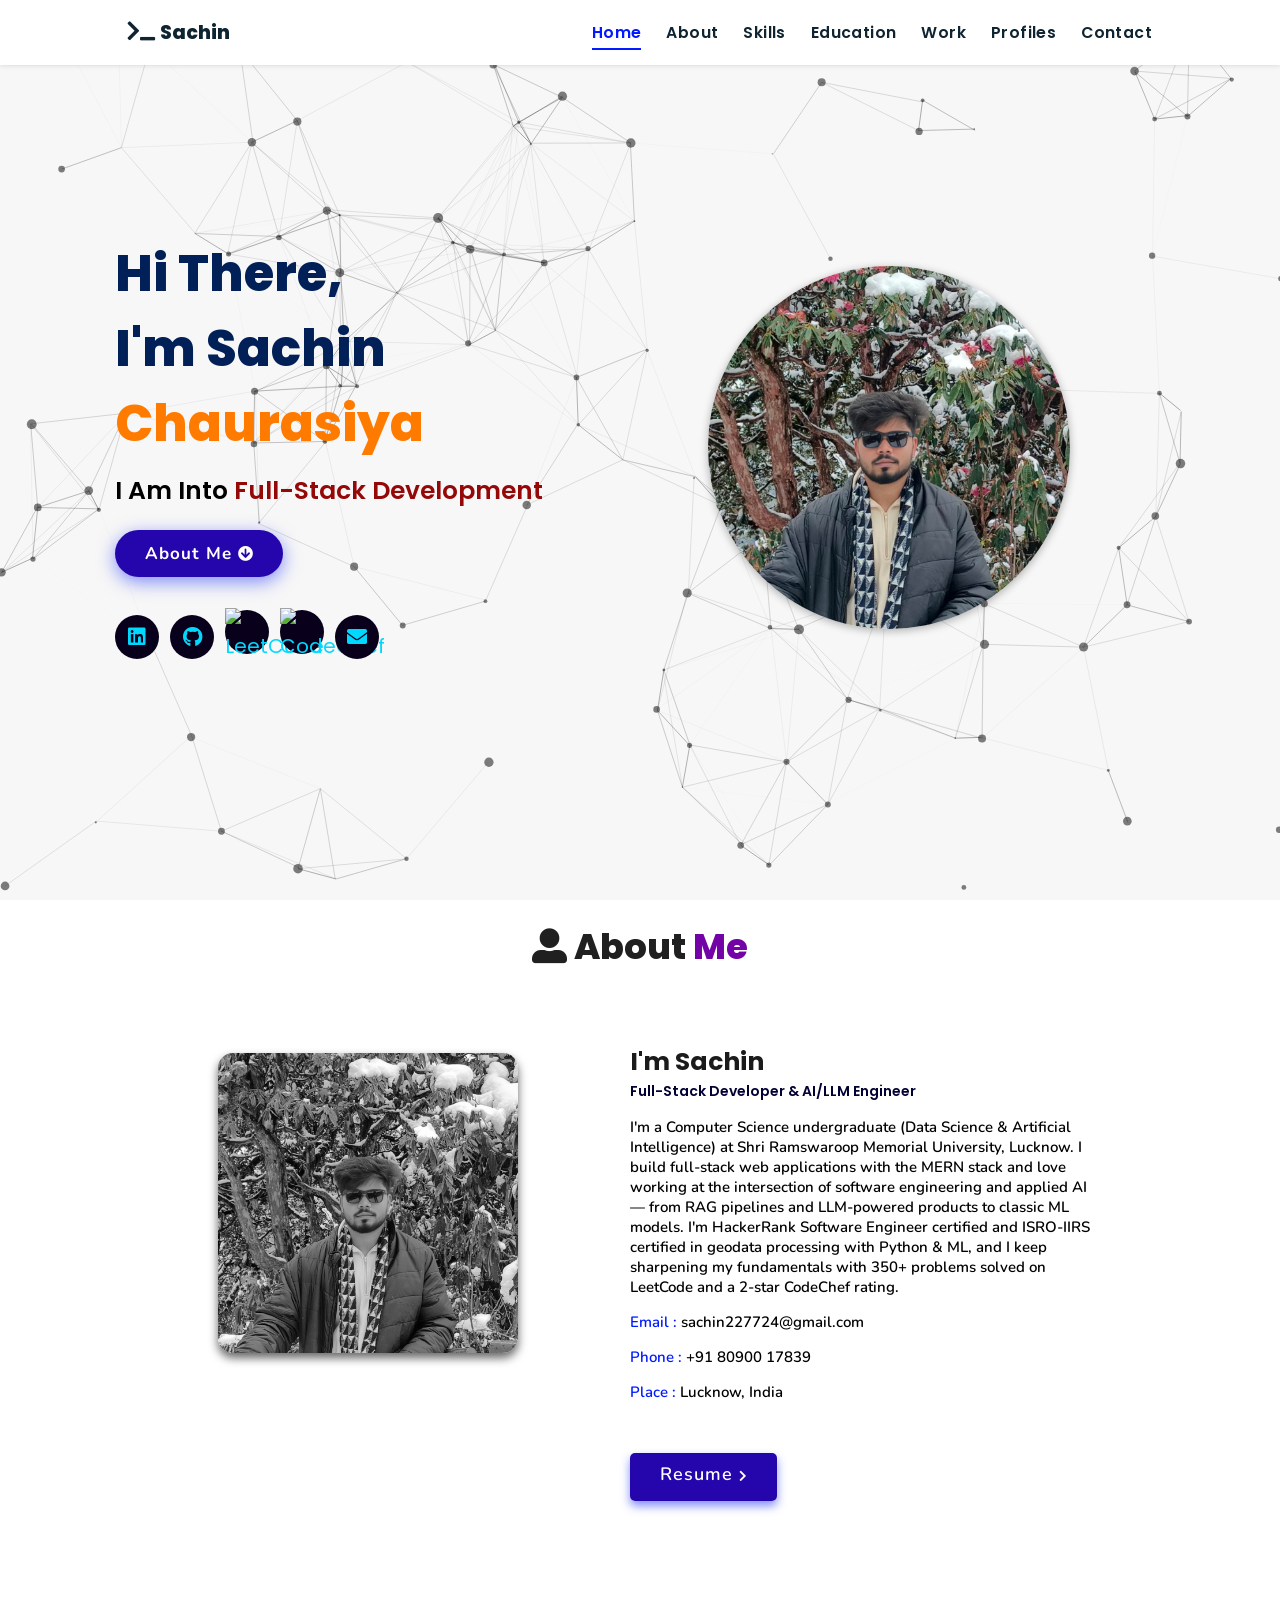
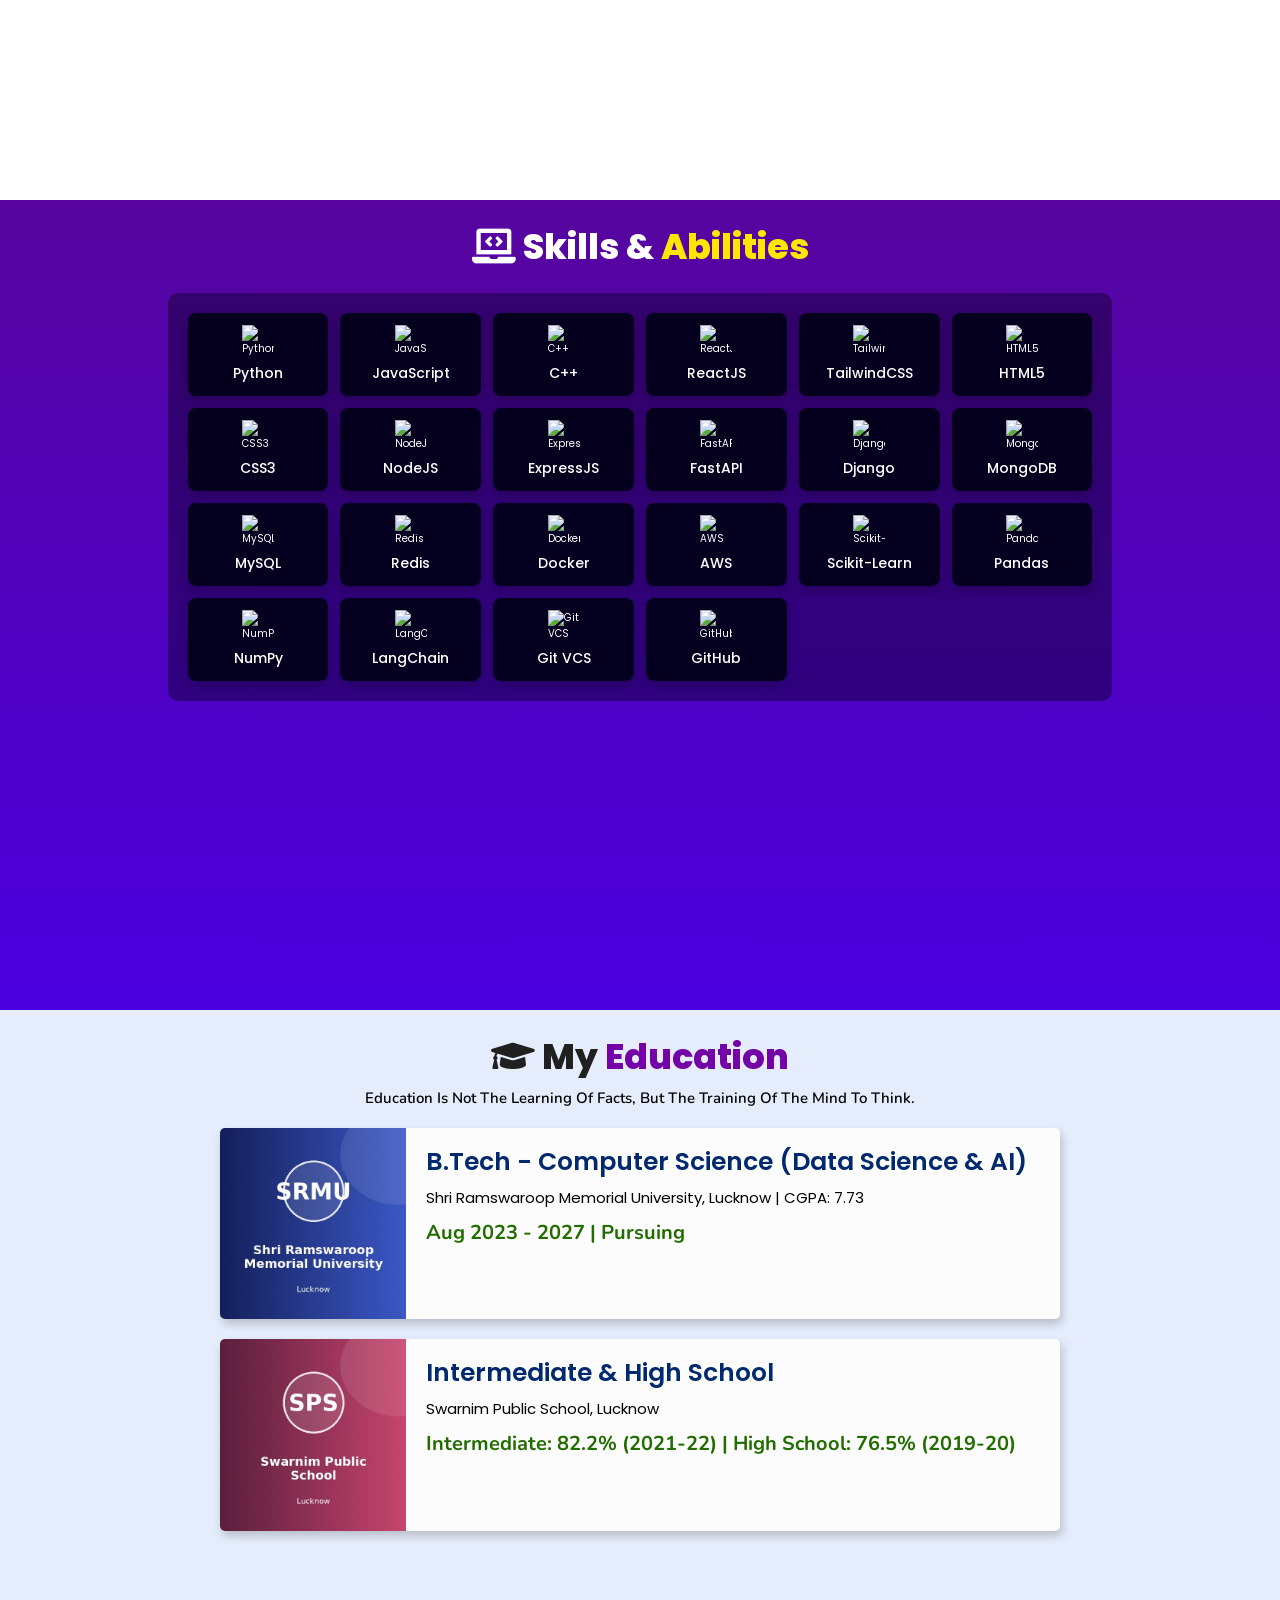
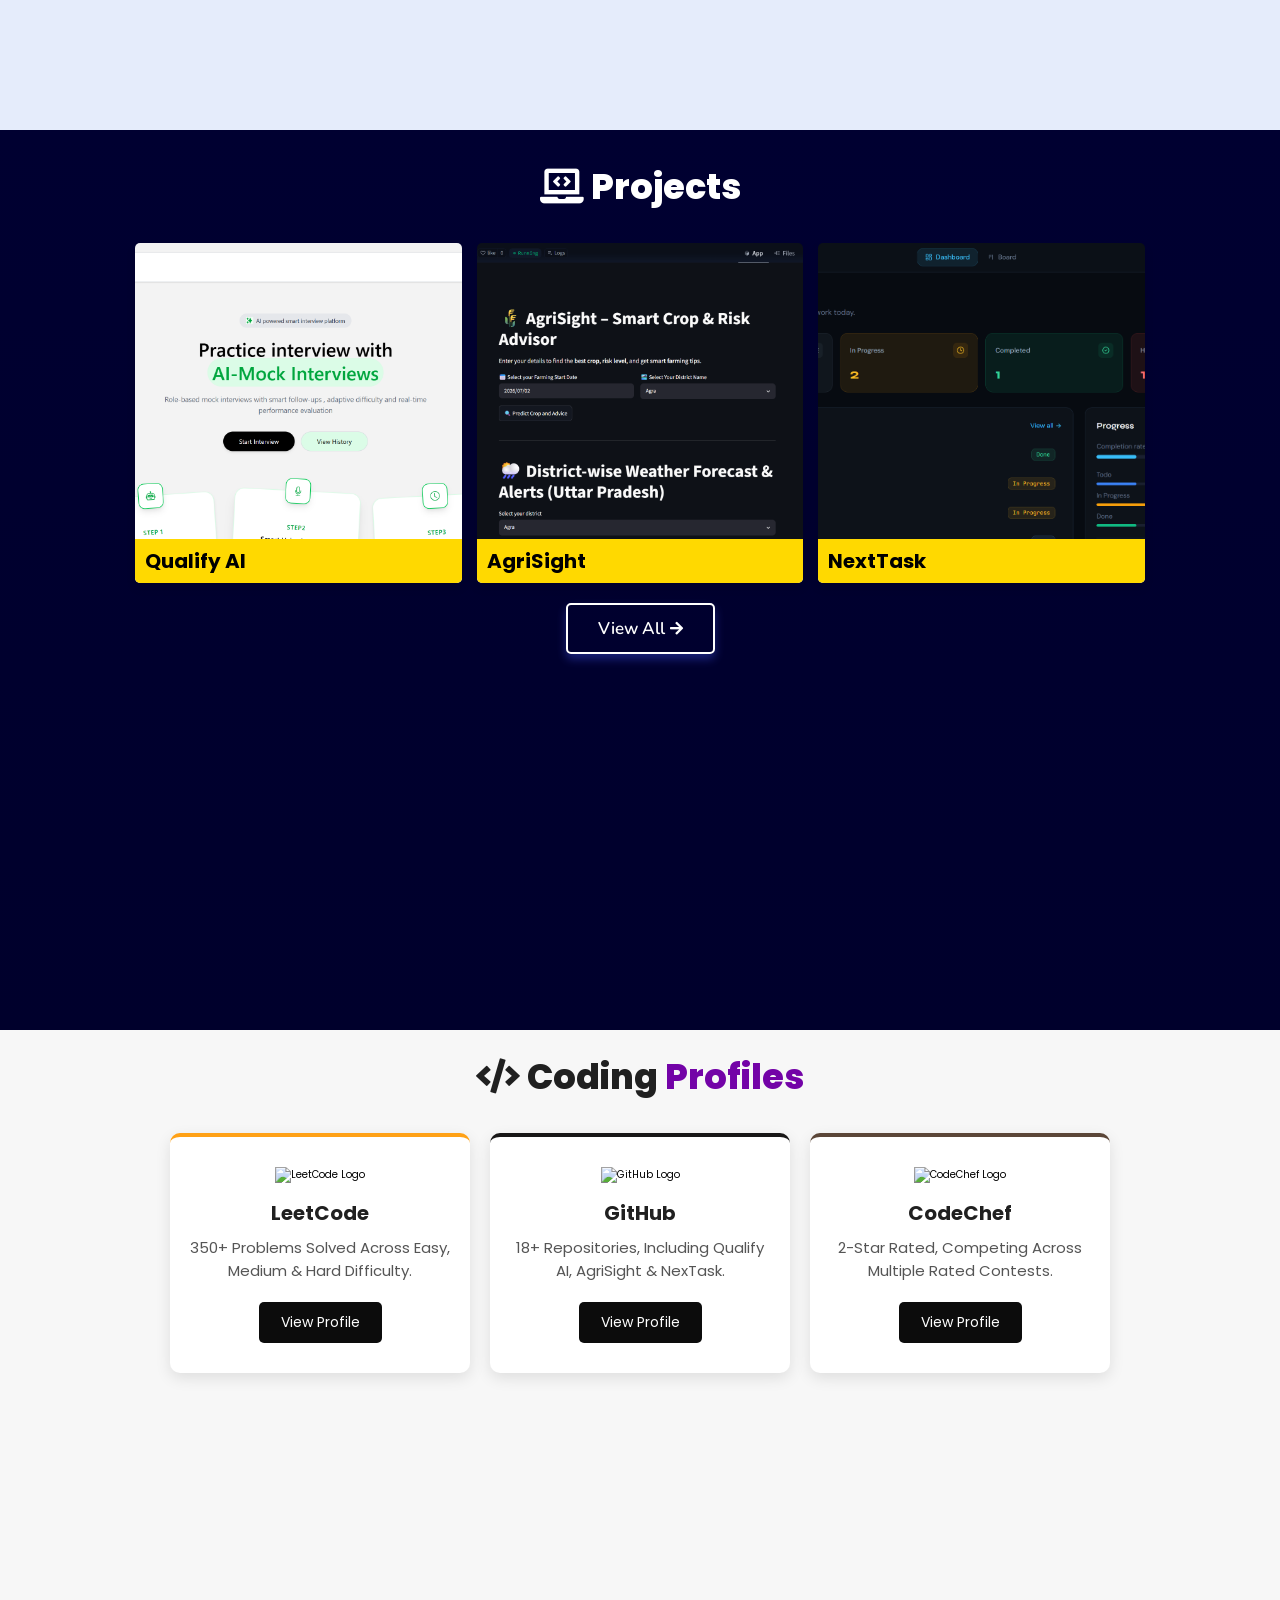
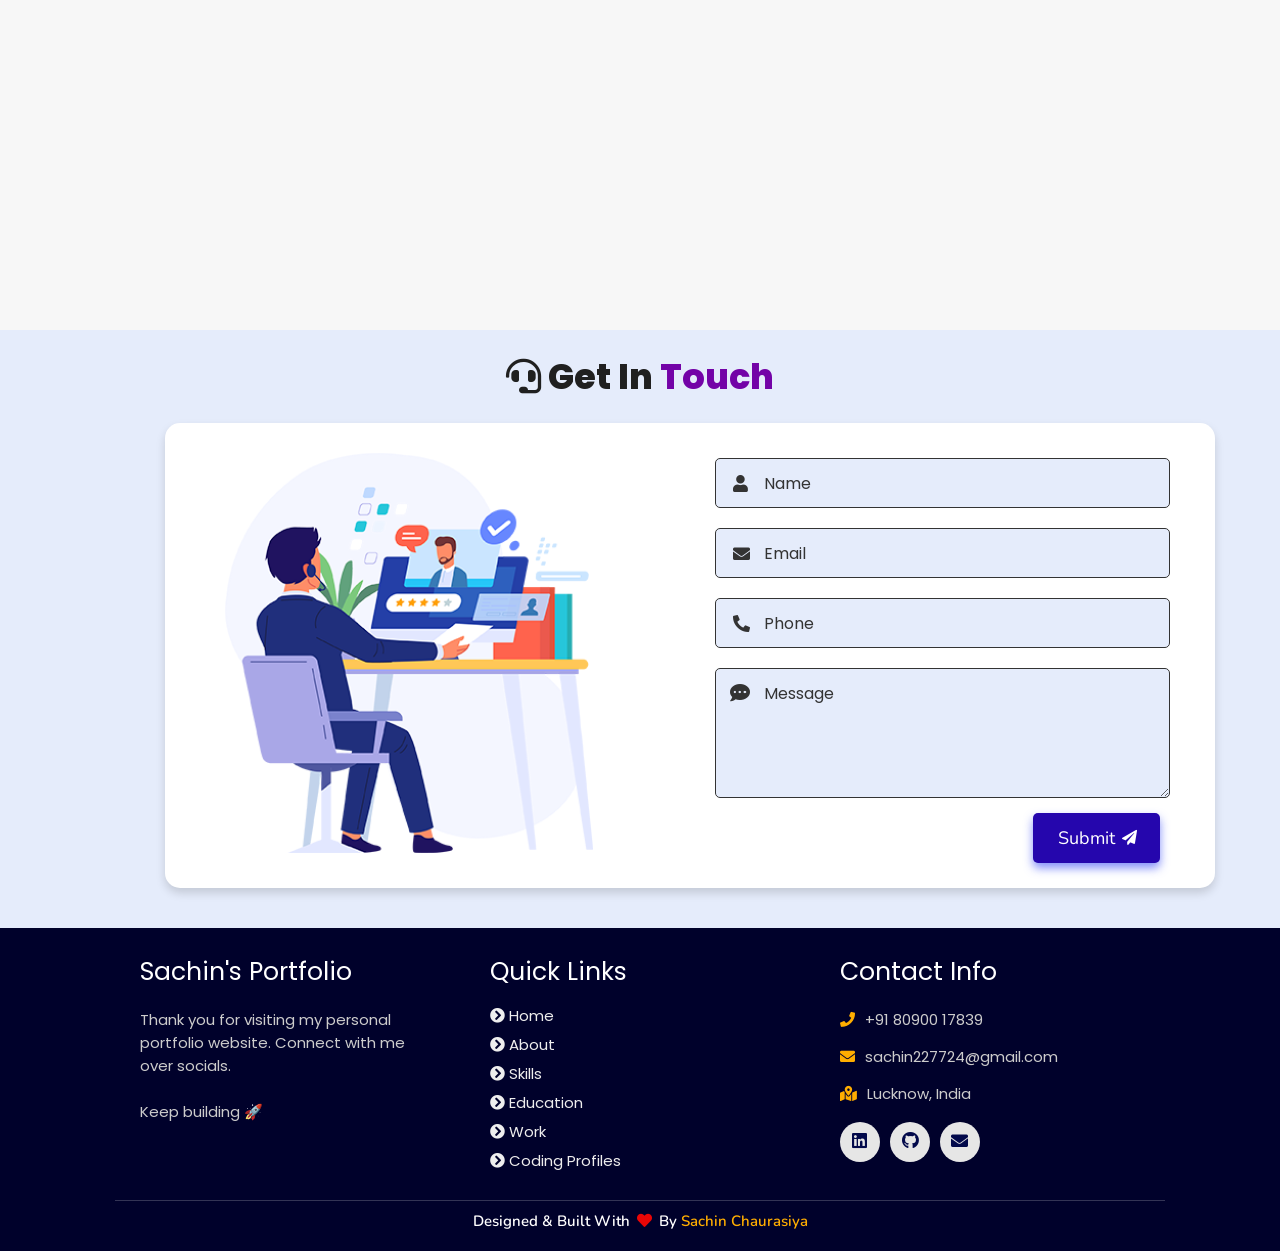
==== index.html @ 3a9f22dc "Resync: fix data paths and subpath-safe links" ====
<!DOCTYPE html>
<html lang="en">
<head>
    <meta charset="UTF-8">
    <meta http-equiv="X-UA-Compatible" content="IE=edge">
    <meta name="viewport" content="width=device-width, initial-scale=1.0">
    <meta name="keywords" content="sachin chaurasiya, portfolio, full stack developer, ai engineer, llm developer, react developer, python developer, personal portfolio" />
    <meta name="description" content="Welcome to Sachin's Portfolio. Full-Stack Developer and AI/LLM Engineer" />
    <!-- Custom CSS -->
    <link rel="stylesheet" href="./assets/css/style.css">
    <!-- Font Awesome -->
    <link rel="stylesheet" href="https://cdnjs.cloudflare.com/ajax/libs/font-awesome/5.15.3/css/all.min.css" integrity="sha512-iBBXm8fW90+nuLcSKlbmrPcLa0OT92xO1BIsZ+ywDWZCvqsWgccV3gFoRBv0z+8dLJgyAHIhR35VZc2oM/gI1w==" crossorigin="anonymous" referrerpolicy="no-referrer" />
    <!-- Favicon -->
    <link id='favicon' rel="shortcut icon" href="./assets/images/favicon.png" type="image/x-png">
    <title>Portfolio | Sachin Chaurasiya</title>
</head>
<body oncontextmenu="return false">

<!-- navbar starts -->
<header>
        <a href="#home" class="logo"><i class="fas fa-terminal"></i> Sachin</a>

        <div id="menu" class="fas fa-bars"></div>
        <nav class="navbar">
            <ul>
            <li><a class="active" href="#home">Home</a></li>
            <li><a href="#about">About</a></li>
            <li><a href="#skills">Skills</a></li>
            <li><a href="#education">Education</a></li>
            <li><a href="#work">Work</a></li>
            <li><a href="#coding-profiles">Profiles</a></li>
            <li><a href="#contact">Contact</a></li>
            </ul>
        </nav>
</header>
<!-- navbar ends -->


<!-- hero section starts -->
<section class="home" id="home">
    <div id="particles-js"></div>

    <div class="content">
    <h2>Hi There,<br/> I'm Sachin <span>Chaurasiya</span></h2>
    <p>i am into <span class="typing-text"></span></p>
    <a href="#about" class="btn"><span>About Me</span>
      <i class="fas fa-arrow-circle-down"></i>
    </a>
    <div class="socials">
        <ul class="social-icons">
          <li><a class="linkedin" aria-label="LinkedIn" href="https://www.linkedin.com/in/sachin-chaurasiya-0a1ab82ba/" target="_blank"><i class="fab fa-linkedin"></i></a></li>
          <li><a class="github" aria-label="GitHub" href="https://github.com/Sachin-chaurasiya07" target="_blank"><i class="fab fa-github"></i></a></li>
          <li><a class="leetcode" aria-label="LeetCode" href="https://leetcode.com/u/sachin_chaurasiya07/" target="_blank"><img src="https://cdn.simpleicons.org/leetcode/ffffff" alt="LeetCode" /></a></li>
          <li><a class="codechef" aria-label="CodeChef" href="https://www.codechef.com/users/sachin_0728" target="_blank"><img src="https://cdn.simpleicons.org/codechef/ffffff" alt="CodeChef" /></a></li>
          <li><a class="dev" aria-label="Email" href="mailto:sachin227724@gmail.com" target="_blank"><i class="fas fa-envelope"></i></a></li>
        </ul>
      </div>
    </div>
<div class="image">
    <img draggable="false" class="tilt" src="./assets/images/hero.png" alt="">
</div>
</section>
<!-- hero section ends -->


<!-- about section starts -->
<section class="about" id="about">
    <h2 class="heading"><i class="fas fa-user-alt"></i> About <span>Me</span></h2>
    
    <div class="row">

    <div class="image">
        <img draggable="false" class="tilt" src="./assets/images/profile2.jpg" alt="">
    </div>
    <div class="content">
        <h3>I'm Sachin</h3>
        <span class="tag">Full-Stack Developer & AI/LLM Engineer</span>
        
        <p>I'm a Computer Science undergraduate (Data Science & Artificial Intelligence) at Shri Ramswaroop
          Memorial University, Lucknow. I build full-stack web applications with the MERN stack and
          love working at the intersection of software engineering and applied AI — from RAG pipelines
          and LLM-powered products to classic ML models.
          I'm HackerRank Software Engineer certified and ISRO-IIRS certified in geodata processing with
          Python & ML, and I keep sharpening my fundamentals with 350+ problems solved on LeetCode and
          a 2-star CodeChef rating.</p>
        
        <div class="box-container">
            <div class="box">
              <p><span> email : </span> sachin227724@gmail.com</p>
              <p><span> phone : </span> +91 80900 17839</p>
              <p><span> place : </span> Lucknow, India</p>
            </div>
        </div>
        
        <div class="resumebtn">
            <a href="./assets/files/Sachin_Chaurasiya_Resume.pdf" target="_blank" class="btn"><span>Resume</span>
                <i class="fas fa-chevron-right"></i>
            </a>
        </div>

    </div>
    </div>
</section>
<!-- about section ends -->

<!-- skills section starts -->
<section class="skills" id="skills">

    <h2 class="heading"><i class="fas fa-laptop-code"></i> Skills & <span>Abilities</span></h2>

    <div class="container">
          <div class="row" id="skillsContainer">
      </div>
</div>
</section>
<!-- skills section ends -->


<!-- education section starts -->
<section class="education" id="education">

  <h1 class="heading"><i class="fas fa-graduation-cap"></i> My <span>Education</span></h1>

    <p class="qoute">Education is not the learning of facts, but the training of the mind to think.</p>

    <div class="box-container">

    <div class="box">
        <div class="image">
        <img draggable="false" src="./assets/images/educat/college.jpg" alt="">
        </div>
        <div class="content">
        <h3>B.Tech - Computer Science (Data Science & AI)</h3>
        <p>Shri Ramswaroop Memorial University, Lucknow | CGPA: 7.73</p>
        <h4>Aug 2023 - 2027 | Pursuing</h4>
        </div>
    </div>

    <div class="box">
      <div class="image">
      <img draggable="false" src="./assets/images/educat/school.jpg" alt="">
      </div>
      <div class="content">
      <h3>Intermediate & High School</h3>
      <p>Swarnim Public School, Lucknow</p>
      <h4>Intermediate: 82.2% (2021-22) | High School: 76.5% (2019-20)</h4>
      </div>
    </div>

</div>
</section>
<!-- education section ends -->


<!-- work project section starts -->
<section class="work" id="work">

  <h2 class="heading"><i class="fas fa-laptop-code"></i> Projects</h2>

  <div class="box-container">

</div>

<div class="viewall">
  <a href="./projects/" class="btn"><span>View All</span>
    <i class="fas fa-arrow-right"></i>
</a>
</div>

</section>
<!-- work project section ends -->

<!-- coding profiles section starts -->
<section class="coding-profiles" id="coding-profiles">

  <h2 class="heading"><i class="fas fa-code"></i> Coding <span>Profiles</span></h2>

  <div class="box-container">

    <div class="box leetcode-box">
      <img src="https://cdn.simpleicons.org/leetcode" alt="LeetCode logo" />
      <h3>LeetCode</h3>
      <p>350+ problems solved across easy, medium & hard difficulty.</p>
      <a href="https://leetcode.com/u/sachin_chaurasiya07/" target="_blank" rel="noopener" class="btn">View Profile</a>
    </div>

    <div class="box github-box">
      <img src="https://cdn.simpleicons.org/github" alt="GitHub logo" />
      <h3>GitHub</h3>
      <p>18+ repositories, including Qualify AI, AgriSight & NexTask.</p>
      <a href="https://github.com/Sachin-chaurasiya07" target="_blank" rel="noopener" class="btn">View Profile</a>
    </div>

    <div class="box codechef-box">
      <img src="https://cdn.simpleicons.org/codechef" alt="CodeChef logo" />
      <h3>CodeChef</h3>
      <p>2-star rated, competing across multiple rated contests.</p>
      <a href="https://www.codechef.com/users/sachin_0728" target="_blank" rel="noopener" class="btn">View Profile</a>
    </div>

  </div>

</section>
<!-- coding profiles section ends -->

<!-- contact section starts -->
<section class="contact" id="contact">
  
  <h2 class="heading"><i class="fas fa-headset"></i> Get in <span>Touch</span></h2>

  <div class="container">
    <div class="content">
      <div class="image-box">
        <img draggable="false" src="./assets/images/contact1.png" alt="">
      </div>
    <form id="contact-form">
      
      <div class="form-group">
        <div class="field">
          <input type="text" name="name" placeholder="Name" required>
          <i class='fas fa-user'></i>
        </div>
        <div class="field">
          <input type="text" name="email" placeholder="Email" required>
          <i class='fas fa-envelope'></i>
        </div>
        <div class="field">
          <input type="text" name="phone" placeholder="Phone">
          <i class='fas fa-phone-alt'></i>
        </div>
        <div class="message">
        <textarea placeholder="Message" name="message" required></textarea>
        <i class="fas fa-comment-dots"></i>
        </div>
        </div>
      <div class="button-area">
        <button type="submit">
          Submit <i class="fa fa-paper-plane"></i></button>
      </div>
    </form>
  </div>
  </div>
</section>
<!-- contact section ends -->


<!-- footer section starts -->
<section class="footer">

  <div class="box-container">

      <div class="box">
          <h3>Sachin's Portfolio</h3>
          <p>Thank you for visiting my personal portfolio website. Connect with me over socials. <br/> <br/> Keep building 🚀</p>
      </div>

      <div class="box">
          <h3>quick links</h3>
          <a href="#home"><i class="fas fa-chevron-circle-right"></i> home</a>
          <a href="#about"><i class="fas fa-chevron-circle-right"></i> about</a>
          <a href="#skills"><i class="fas fa-chevron-circle-right"></i> skills</a>
          <a href="#education"><i class="fas fa-chevron-circle-right"></i> education</a>
          <a href="#work"><i class="fas fa-chevron-circle-right"></i> work</a>
          <a href="#coding-profiles"><i class="fas fa-chevron-circle-right"></i> coding profiles</a>
      </div>

      <div class="box">
          <h3>contact info</h3>
          <p> <i class="fas fa-phone"></i>+91 80900 17839</p>
          <p> <i class="fas fa-envelope"></i>sachin227724@gmail.com</p>
          <p> <i class="fas fa-map-marked-alt"></i>Lucknow, India</p>
          <div class="share">

              <a href="https://www.linkedin.com/in/sachin-chaurasiya-0a1ab82ba/" class="fab fa-linkedin" aria-label="LinkedIn" target="_blank"></a>
              <a href="https://github.com/Sachin-chaurasiya07" class="fab fa-github" aria-label="GitHub" target="_blank"></a>
              <a href="mailto:sachin227724@gmail.com" class="fas fa-envelope" aria-label="Mail" target="_blank"></a>
          </div>
      </div>
  </div>

  <h1 class="credit">Designed & built with <i class="fa fa-heart pulse"></i> by <a href="https://github.com/Sachin-chaurasiya07"> Sachin Chaurasiya</a></h1>

</section>
<!-- footer section ends -->


<!-- scroll top btn -->
<a href="#home" aria-label="ScrollTop" class="fas fa-angle-up" id="scroll-top"></a>
<!-- scroll back to top -->


<!-- ==== ALL MAJOR JAVASCRIPT CDNS STARTS ==== -->
<!-- jquery cdn -->
<script src="https://cdnjs.cloudflare.com/ajax/libs/jquery/3.6.0/jquery.min.js" integrity="sha512-894YE6QWD5I59HgZOGReFYm4dnWc1Qt5NtvYSaNcOP+u1T9qYdvdihz0PPSiiqn/+/3e7Jo4EaG7TubfWGUrMQ==" crossorigin="anonymous" referrerpolicy="no-referrer"></script>

<!-- particle.js links -->
<script src="./assets/js/particles.min.js"></script>
<script src="./assets/js/app.js"></script>

<!-- vanilla tilt.js links -->
<script src="https://cdnjs.cloudflare.com/ajax/libs/vanilla-tilt/1.7.0/vanilla-tilt.min.js" integrity="sha512-SttpKhJqONuBVxbRcuH0wezjuX+BoFoli0yPsnrAADcHsQMW8rkR84ItFHGIkPvhnlRnE2FaifDOUw+EltbuHg==" crossorigin="anonymous" referrerpolicy="no-referrer"></script>

<!-- scroll reveal anim -->
<script src="https://unpkg.com/scrollreveal"></script>

<script src="./assets/js/main.js"></script>

</body>
</html>
---- assets/css/style.css ----
@import url("https://fonts.googleapis.com/css2?family=Poppins:wght@400;600;700&display=swap");
@import url("https://fonts.googleapis.com/css2?family=Nunito:ital,wght@0,300;0,400;0,600;0,700;1,300;1,400&display=swap");

* {
  margin: 0;
  padding: 0;
  box-sizing: border-box;
  text-decoration: none;
  outline: none;
  border: none;
  text-transform: capitalize;
  transition: all 0.2s linear;
}
html {
  font-size: 62.5%;
  overflow-x: hidden;
  scroll-behavior: smooth;
}
body {
  background: #f7f7f7;
  font-family: "Poppins", sans-serif;
}

*::selection {
  background: #2b3dda;
  color: #fff;
}

html {
  font-size: 62.5%;
  overflow-x: hidden;
}
html::-webkit-scrollbar {
  width: 0.8rem;
}
html::-webkit-scrollbar-track {
  background: rgb(235, 202, 245);
}
html::-webkit-scrollbar-thumb {
  background: #420177;
}

/* pre loader start */
.loader-container {
  position: fixed;
  top: 0;
  left: 0;
  z-index: 10000;
  background: #e6eff1;
  display: flex;
  align-items: center;
  justify-content: center;
  height: 100%;
  width: 100%;
}
.loader-container.fade-out {
  top: -120%;
}
/* pre loader end */

/* navbar starts */
header {
  position: fixed;
  top: 0;
  left: 0;
  right: 0;
  z-index: 1000;
  display: flex;
  align-items: center;
  justify-content: space-between;
  padding: 1.7rem 10%;
  height: 6.5rem;
  background-color: #fff;
  box-shadow: 0 1px 4px rgba(146, 161, 176, 0.3);
}
section {
  min-height: 100vh;
  padding: 2rem 9%;
}
.heading {
  font-size: 3.5rem;
  color: rgb(32, 32, 32);
  font-weight: 800;
  text-align: center;
}
.heading span {
  color: rgb(115, 3, 167);
}
header .logo {
  font-size: 1.9rem;
  font-weight: 800;
  text-decoration: none;
  color: #0e2431;
}
header .logo i {
  font-size: 2.2rem;
}
header .logo:hover {
  color: #fc8c05;
}
header .navbar ul {
  list-style: none;
  display: flex;
  justify-content: center;
  align-items: center;
}
header .navbar li {
  margin-left: 2.5rem;
}
header .navbar ul li a {
  font-size: 1.57rem;
  color: #0e2431;
  font-weight: 600;
  text-decoration: none;
  letter-spacing: 0.04rem;
  transition: 0.2s;
}
header .navbar ul li a.active,
header .navbar ul li a:hover {
  color: #011aff;
  border-bottom: 0.2rem solid #011aff;
  padding: 0.5rem 0;
}
/* navbar ends */

/* hamburger icon starts*/
#menu {
  font-size: 3rem;
  cursor: pointer;
  color: rgb(24, 2, 63);
  display: none;
}
@media (max-width: 768px) {
  #menu {
    display: block;
  }
  header .navbar {
    position: fixed;
    top: 6.5rem;
    right: -120%;
    width: 75%;
    height: 100%;
    text-align: left;
    align-items: flex-start;
    background-color: #0e0f31;
  }
  header .navbar ul {
    flex-flow: column;
    padding: 1rem;
  }
  header .navbar ul li {
    text-align: center;
    width: 100%;
    margin: 1rem 0;
    border-radius: 0.5rem;
    width: 26rem;
  }
  header .navbar ul li a {
    display: block;
    padding: 1rem;
    text-align: left;
    color: #fff;
    font-size: 2rem;
  }
  header .navbar ul li a.active,
  header .navbar ul li a:hover {
    padding: 1rem;
    color: #fff;
    border-radius: 0.5rem;
    border-bottom: 0.5rem solid #011aff;
  }
  .fa-times {
    transform: rotate(180deg);
  }
  header .navbar.nav-toggle {
    right: 0;
  }
}
/* hamburger icon ends */

/* hero section starts*/
.home {
  position: relative;
  display: flex;
  flex-wrap: wrap;
  gap: 1.5rem;
  min-height: 100vh;
  align-items: center;
}
.home #particles-js {
  position: absolute;
  top: 0;
  left: 0;
  height: 100%;
  width: 100%;
}
.home::before {
  content: "";
  position: absolute;
  top: 0;
  left: 0;
  height: 100%;
  width: 100%;
}
.home .content {
  flex: 1 1 40rem;
  padding-top: 1rem;
  z-index: 1;
}
.home .image {
  flex: 1 1 40rem;
  z-index: 1;
}
.home .image img {
  width: 70%;
  margin-left: 6rem;
  border-radius: 50%;
  box-shadow: 0 2px 8px rgba(0, 0, 0, 0.3);
  cursor: pointer;
}
.home .image img:hover {
  box-shadow: 0 5px 15px rgba(0, 0, 0, 0.5);
}
.home .content h2 {
  font-size: 5rem;
  font-weight: 800;
  color: #002057;
}
.home .content h2 span {
  font-size: 5rem;
  font-weight: 800;
  color: #ff7b00;
}
.home .content p {
  font-size: 2.5rem;
  color: #000;
  font-weight: 600;
  padding: 1rem 0;
}
.home .content p span {
  font-size: 2.5rem;
  color: rgb(148, 8, 8);
  font-weight: 600;
  padding: 1rem 0;
}
.home .btn {
  margin-top: 1rem;
  position: absolute;
  line-height: 0;
  padding: 1.6rem 3rem;
  border-radius: 4em;
  transition: 0.5s;
  color: #fff;
  background: #2506ad;
  box-shadow: 0px 5px 18px rgba(48, 68, 247, 0.6);
  font-family: "Nunito", sans-serif;
}
.home .btn span {
  font-weight: 700;
  font-size: 1.7rem;
  letter-spacing: 0.1rem;
}
.home .btn i {
  margin-left: 0.3rem;
  font-size: 1.5rem;
  transition: 0.3s;
}
.home .btn:hover {
  background: #1a047e;
}
.home .btn:hover i {
  transform: translateX(5px);
}
/* social icons start */
.socials {
  position: relative;
  margin-top: 9rem;
}
.socials .social-icons {
  padding-left: 0;
  margin-bottom: 0;
  list-style: none;
}
.socials .social-icons li {
  display: inline-block;
  margin-bottom: 14px;
}
.social-icons a {
  font-size: 2rem;
  display: inline-block;
  line-height: 44px;
  color: #00d9ff;
  background-color: #09011b;
  width: 44px;
  height: 44px;
  text-align: center;
  margin-right: 8px;
  border-radius: 100%;
  -webkit-transition: all 0.2s linear;
  -o-transition: all 0.2s linear;
  transition: all 0.2s linear;
}
.social-icons a:active,
.social-icons a:focus,
.social-icons a:hover {
  color: #fff;
  background-color: #0685da;
}
.social-icons a img {
  width: 20px;
  height: 20px;
  vertical-align: middle;
  margin-top: -2px;
}
.social-icons a.github:hover {
  background-color: #0e0e0e;
}
.social-icons a.leetcode:hover {
  background-color: #ffa116;
}
.social-icons a.codechef:hover {
  background-color: #5b4638;
}
.social-icons a.linkedin:hover {
  background-color: #007bb6;
}
.social-icons a.dev:hover {
  background-color: #070707;
}
/* social icons end */

/* hero media queries starts*/
@media (max-width: 450px) {
  .home .btn {
    margin: 4rem 0;
  }
  .socials {
    margin-top: 12rem;
  }
  .home .image img {
    margin-top: -12rem;
  }
  .home .content p {
    font-size: 2.2rem;
  }
  .home .content p span {
    font-size: 2.2rem;
  }
}
/* hero media queries ends*/
/* hero section end */

/* about section starts */
.about {
  background: rgb(255, 255, 255);
}
.about .row {
  display: flex;
  flex-direction: row;
  gap: 2rem;
  flex-wrap: wrap;
  padding: 4rem;
}
.about .row .image {
  text-align: center;
  flex: 1 1 35rem;
}
.about .row .image img {
  margin: 4rem;
  width: 30rem;
  height: auto;
  border-radius: 5%;
  box-shadow: 0 5px 10px rgba(0, 0, 0, 0.6);
  mix-blend-mode: luminosity;
  transition: 0.3s;
  cursor: pointer;
}
.about .row .image img:hover {
  mix-blend-mode: normal;
}
.about .row .content {
  flex: 1 1 45rem;
  padding: 3rem;
}
.about .row .content h3 {
  color: rgb(27, 27, 27);
  font-size: 2.5rem;
}
.about .row .content .tag {
  font-size: 1.4rem;
  color: #020133;
  font-weight: 600;
  margin-top: 1rem;
}
.about .row .content p {
  font-size: 1.5rem;
  margin-top: 1.5rem;
  font-family: "Nunito";
  font-weight: 600;
  text-transform: none;
}
.about .row .content .box-container {
  display: flex;
  flex-wrap: wrap;
  gap: 1.5rem;
  font-family: "Nunito";
  font-weight: 600;
}
.about .row .content .box-container .box p {
  text-transform: none;
}
.about .row .content .box-container .box p span {
  color: #011aff;
}
.resumebtn {
  margin-top: 6rem;
}
.resumebtn .btn {
  padding: 1.7rem 3rem;
  border-radius: 0.5em;
  transition: 0.3s;
  color: #fff;
  background: #2506ad;
  box-shadow: 0px 5px 10px rgba(48, 68, 247, 0.6);
  font-family: "Nunito", sans-serif;
}
.resumebtn .btn span {
  font-weight: 600;
  font-size: 1.8rem;
  letter-spacing: 0.1rem;
}
.resumebtn .btn i {
  margin-left: 0.3rem;
  font-size: 1.2rem;
  transition: 0.3s;
}
.resumebtn .btn:hover {
  background: #1a047e;
}
.resumebtn .btn:hover i {
  transform: translateX(5px);
}
/* about media queries starts*/
@media screen and (max-width: 600px) {
  .about .row .image {
    margin-top: 2rem;
  }
  .about .row .image img {
    margin: 0 auto;
    width: 80%;
    mix-blend-mode: normal;
  }
  .about .row {
    padding: 0.5rem;
    margin-bottom: 7rem;
  }
  .about .row .content {
    padding: 1rem;
  }
  .about .row .content .box-container {
    gap: 0;
  }
}
/* about media queries ends*/
/* about section ends */

/* skills section starts */
.skills {
  min-height: 90vh;
  background: linear-gradient(to bottom, #57059e, #4a00e0);
}
.skills h2 {
  color: #fff;
}
.skills .heading span {
  color: rgb(255, 230, 0);
}
.skills .container {
  background: rgba(0, 0, 22, 0.4);
  color: #fff;
  border-radius: 1rem;
  padding: 2rem;
  width: 90%;
  margin: auto;
  margin-top: 2rem;
}
.skills .container .row {
  display: grid;
  grid-template-columns: repeat(6, 1fr);
  flex-wrap: wrap;
  gap: 1.2rem;
}
.skills .container .bar {
  margin-bottom: 0;
  padding: 1.2rem 0.8rem;
  border-radius: 0.8rem;
  box-shadow: 0 4px 10px rgba(0, 0, 0, 0.2);
  background: rgba(0, 0, 22, 0.9);
  transition: transform 0.2s ease, box-shadow 0.2s ease, background-color 0.2s ease;
}
.skills .container .bar:hover {
  transform: translateY(-4px);
  box-shadow: 0 8px 10px rgba(0, 2, 68, 0.8) !important;
  background-color: rgba(0, 0, 0, 0.9) !important;
}
.skills .container .bar .info {
  display: flex;
  flex-direction: column;
  align-items: center;
  gap: 0.6rem;
  margin-top: 0;
}
.skills .container .bar .info i {
  font-size: 2.6rem;
}
.skills .container .bar .info img {
  width: 3.2rem;
  height: 3.2rem;
  object-fit: contain;
}
.skills .container .bar .info span {
  font-size: 1.4rem;
  font-weight: 500;
  font-family: "Poppins";
  margin-left: 0;
  text-align: center;
}
/* skills media queries starts*/
@media screen and (max-width: 600px) {
  .skills .container {
    padding: 0;
    margin: 0;
  }
  .skills .container .row {
    grid-template-columns: repeat(2, 1fr);
    margin: 1rem;
    padding: 2rem 0.2rem 2rem 0.2rem;
    gap: 1rem;
  }
  .skills .container {
    margin-top: 5px;
    width: 100%;
  }
}
/* skills media queries ends*/
/* skills section ends */

/* education section starts */
.education {
  background: #e5ecfb;
  min-height: 80vh;
}
.education .qoute {
  font-size: 1.5rem;
  text-align: center;
  font-family: "Nunito", sans-serif;
  font-weight: 600;
  margin-top: 0.5rem;
}
.education .box-container {
  display: flex;
  flex-wrap: wrap;
  justify-content: center;
  align-items: center;
  flex-direction: column;
}
.education .box-container .box {
  display: flex;
  flex-direction: row;
  width: 80%;
  border-radius: 0.5rem;
  box-shadow: 0.2rem 0.5rem 1rem rgba(0, 0, 0, 0.2);
  text-align: center;
  position: relative;
  margin-top: 2rem;
  overflow: hidden;
  transition: 0.3s;
  background: rgb(252, 252, 252);
}
.education .box-container .box:hover {
  transform: scale(1.03);
  box-shadow: 1rem 0.5rem 1.2rem rgba(0, 0, 0, 0.3);
}
.education .box-container .box .image {
  flex: 1 1 20rem;
  width: 100%;
}
.education .box-container .box img {
  object-fit: cover;
  position: relative;
  width: 100%;
  height: 100%;
}
.education .box-container .box .content {
  position: relative;
  display: flex;
  flex-direction: column;
  padding: 1rem;
  flex-wrap: wrap;
  flex: 1 1 70rem;
}
.education .box-container .box .content h3 {
  font-size: 2.5rem;
  color: #012970;
  padding: 0.5rem 0;
  font-weight: 600;
  text-align: left;
  margin-left: 1rem;
}
.education .box-container .box .content p {
  font-size: 1.5rem;
  margin-left: 1rem;
  text-align: left;
}
.education h4 {
  font-size: 2rem;
  color: rgb(34, 109, 0);
  text-align: left;
  margin: 1rem;
  font-family: "Nunito", sans-serif;
  font-weight: 700;
}

/* education media queries starts*/
@media screen and (max-width: 600px) {
  .education .box-container .box {
    flex-direction: column;
    width: 100%;
  }
  .education .box-container .box .image {
    width: 100%;
    height: 25rem;
  }
  .education .box-container .box img {
    width: 100%;
  }
  .education .box-container .box .content {
    position: relative;
    display: flex;
    flex-direction: column;
    padding: 1rem;
    flex-wrap: wrap;
    flex: 0;
  }
  .education .btns {
    margin-top: 2rem;
    margin-left: 1rem;
    margin-right: 1rem;
    flex-wrap: wrap;
  }
}
/* education media queries ends*/
/* education section ends */

/* work section starts */
.work {
  /* background: #010124; */
  background: linear-gradient(to bottom, #000031, #00002c);
}
.work h2 {
  color: #fff;
  padding: 1rem;
}
.work .heading span {
  color: rgb(255, 230, 0);
}
.work .box-container {
  display: flex;
  flex-wrap: wrap;
  gap: 1.5rem;
  margin: 2rem;
}
.work .box-container .box {
  flex: 1 1 30rem;
  border-radius: 0.5rem;
  box-shadow: 0 0.5rem 1rem rgba(0, 0, 0, 0.1);
  position: relative;
  overflow: hidden;
  height: 34rem;
}
.work .box-container .box img {
  height: 100%;
  width: 100%;
  object-fit: cover;
  object-position: top;
  transition: transform 0.4s ease;
}
.work .box-container .box:hover img {
  transform: scale(1.06);
}
.work .box-container .box .content {
  height: 100%;
  width: 100%;
  position: absolute;
  top: 87%;
  left: 0;
  background: rgba(255, 255, 255, 0.95);
  display: flex;
  flex-direction: column;
  transition: top 0.45s cubic-bezier(0.22, 1, 0.36, 1);
}
.work .box-container .box .content .tag {
  display: flex;
  flex-direction: row;
  justify-content: space-between;
  align-items: center;
  height: 4.5rem;
  width: 100%;
  padding-left: 1rem;
  background: #ffd900;
  flex-shrink: 0;
}
.work .box-container .box .content .tag h3 {
  font-size: 2rem;
}
.work .box-container .box:hover .content {
  top: 14%;
}
.work .desc {
  margin: 1.2rem 1.5rem;
  display: flex;
  flex-direction: column;
  justify-content: flex-start;
  flex: 1;
  overflow-y: auto;
}
.work .desc p {
  font-size: 1.35rem;
  line-height: 1.5;
}
.work .desc .btns {
  display: flex;
  justify-content: space-between;
  width: 100%;
  margin-top: 1.2rem;
  flex-shrink: 0;
}
.work .desc .btns .btn {
  line-height: 0;
  display: inline;
  padding: 1.2rem 1.8rem;
  border-radius: 0.5rem;
  font-size: 1.3rem;
  color: #fff;
  background: rgb(12, 12, 12);
  margin-right: 1rem;
}
.work .desc .btns .btn:hover {
  background: #310ae0f5;
}
.work .viewall {
  display: flex;
  justify-content: center;
}
.work .viewall .btn {
  position: relative;
  line-height: 0;
  padding: 1.6rem 3rem;
  border-radius: 0.5em;
  transition: 0.5s;
  color: rgb(255, 255, 255);
  font-weight: 700;
  border: 2px solid #fff;
  box-shadow: 0px 5px 10px rgba(65, 84, 241, 0.4);
  text-align: center;
}
.work .viewall .btn span {
  font-weight: 600;
  font-size: 1.7rem;
  font-family: "Nunito", sans-serif;
}
.work .viewall .btn i {
  margin-left: 0.3rem;
  font-size: 1.5rem;
  transition: 0.3s;
}
.work .viewall .btn:hover {
  background: #fff;
  color: #000;
}
.work .viewall .btn:hover i {
  transform: translateX(5px);
}
/* work section ends */

/* experience section starts */
.experience .timeline {
  position: relative;
  max-width: 1200px;
  margin: 0 auto;
}
.experience .timeline::after {
  content: "";
  position: absolute;
  width: 6px;
  background: #020133;
  top: 0;
  bottom: 0;
  left: 50%;
  margin-left: -3px;
  z-index: -2;
}
.experience .container {
  padding: 10px 40px;
  position: relative;
  background-color: inherit;
  width: 50%;
}
/*circles on timeline*/
.experience .container::after {
  content: "\f0b1";
  position: absolute;
  width: 25px;
  height: 25px;
  right: -17px;
  background-color: rgb(255, 255, 255);
  border: 4px solid #ff9f55;
  top: 15px;
  border-radius: 50%;
  z-index: 100;
  font-size: 1.89rem;
  text-align: center;
  font-weight: 600;
  color: #02094b;
  font-family: "Font Awesome\ 5 Free";
}
.experience .left {
  left: 0;
}
.experience .right {
  left: 50%;
}
/* arrows pointing right */
.experience .left::before {
  content: " ";
  height: 0;
  position: absolute;
  top: 22px;
  width: 0;
  z-index: 1;
  right: 30px;
  border: medium solid #f68c09;
  border-width: 10px 0 10px 10px;
  border-color: transparent transparent transparent #f68c09;
}
/* arrows pointing left  */
.experience .right::before {
  content: " ";
  height: 0;
  position: absolute;
  top: 22px;
  width: 0;
  z-index: 1;
  left: 30px;
  border: medium solid #f68c09;
  border-width: 10px 10px 10px 0;
  border-color: transparent #f68c09 transparent transparent;
}
.experience .right::after {
  left: -16px;
}
.experience .content {
  background-color: #f68c09;
  position: relative;
  border-radius: 6px;
}
.experience .content .tag {
  font-size: 1.3rem;
  padding-top: 1.5rem;
  padding-left: 1.5rem;
}
.experience .content .desc {
  margin-left: 1.5rem;
  padding-bottom: 1rem;
}
.experience .content .desc h3 {
  font-size: 1.5rem;
  font-weight: 600;
}
.experience .content .desc p {
  font-size: 1.2rem;
}
/* view all button */
.morebtn {
  display: flex;
  justify-content: center;
}
.morebtn .btn {
  position: relative;
  line-height: 0;
  padding: 1.6rem 3rem;
  border-radius: 0.5em;
  transition: 0.5s;
  color: #fff;
  background: #2506ad;
  box-shadow: 0px 5px 10px rgba(48, 68, 247, 0.6);
  text-align: center;
}
.morebtn .btn span {
  font-weight: 600;
  font-size: 1.7rem;
  font-family: "Nunito", sans-serif;
}
.morebtn .btn i {
  margin-left: 0.3rem;
  font-size: 1.5rem;
  transition: 0.3s;
}
.morebtn .btn:hover {
  background: #1a047e;
}
.morebtn .btn:hover i {
  transform: translateX(5px);
}

/* Media queries - Responsive timeline on screens less than 600px wide */
@media screen and (max-width: 600px) {
  .experience {
    min-height: 80vh;
  }
  .experience .timeline {
    margin-top: 2rem;
  }
  .experience .timeline::after {
    left: 31px;
  }
  .experience .container {
    width: 100%;
    padding-left: 8rem;
    padding-right: 2rem;
  }
  .experience .container::after {
    font-size: 2.2rem;
  }
  .experience .container::before {
    left: 61px;
    border: medium solid #f68c09;
    border-width: 10px 10px 10px 0;
    border-color: transparent #f68c09 transparent transparent;
  }
  .experience .left::after {
    left: 15px;
  }
  .experience .right::after {
    left: 15px;
  }
  .experience .right {
    left: 0%;
  }
  .morebtn {
    margin-top: 3rem;
  }
}
/* experience media queries ends */
/* experience section ends */

/* contact section starts */
.contact {
  background: #e5ecfb;
  min-height: 60vh;
}
.contact .container {
  max-width: 1050px;
  width: 100%;
  background: #fff;
  border-radius: 1.5rem;
  margin: 2rem 5rem;
  box-shadow: 0 5px 10px rgba(0, 0, 0, 0.15);
}
.contact .container .content {
  display: flex;
  align-items: center;
  justify-content: space-between;
  padding: 2.5rem 2rem;
}
.contact .content .image-box {
  max-width: 60%;
  margin-left: 4rem;
}
.contact .content .image-box img {
  width: 100%;
  height: 40rem;
  position: relative;
}
.contact .content form {
  width: 45%;
  margin-right: 3.5rem;
}
form .form-group {
  display: flex;
  flex-direction: column;
  justify-content: center;
}
.form-group .field {
  height: 50px;
  display: flex;
  position: relative;
  margin: 1rem;
  width: 100%;
}
form i {
  position: absolute;
  top: 50%;
  left: 18px;
  color: rgb(51, 51, 51);
  font-size: 17px;
  pointer-events: none;
  transform: translateY(-50%);
}
form .field input,
form .message textarea {
  width: 100%;
  height: 100%;
  outline: none;
  padding: 0 16px 0 48px;
  font-size: 16px;
  font-family: "Poppins", sans-serif;
  border-radius: 5px;
  border: 1px solid rgb(51, 51, 51);
  background: #e5ecfb;
}
.field input::placeholder,
.message textarea::placeholder {
  color: rgb(51, 51, 51);
}
.field input:focus,
.message textarea:focus {
  padding-left: 47px;
  border: 2px solid rgb(115, 3, 167);
}
.field input:focus ~ i,
.message textarea:focus ~ i {
  color: rgb(115, 3, 167);
}
form .message {
  position: relative;
  margin: 1rem;
  width: 100%;
}
form .message i {
  top: 25px;
  font-size: 20px;
  left: 15px;
}
form .message textarea {
  min-height: 130px;
  max-height: 230px;
  max-width: 100%;
  min-width: 100%;
  padding: 12px 20px 0 48px;
}
form .message textarea::-webkit-scrollbar {
  width: 0px;
}
form .button-area {
  display: flex;
  float: right;
  flex-direction: row-reverse;
}
.button-area button {
  color: #fff;
  border: none;
  outline: none;
  font-size: 1.8rem;
  cursor: pointer;
  border-radius: 5px;
  padding: 13px 25px;
  background: #2506ad;
  box-shadow: 0px 5px 10px rgba(48, 68, 247, 0.6);
  transition: 0.3s ease;
  font-family: "Nunito", sans-serif;
}
.button-area button:hover {
  background: #421cecf5;
}
.button-area span {
  font-size: 17px;
  padding: 1rem;
  display: none;
}
.button-area button i {
  position: relative;
  top: 6px;
  left: 2px;
  font-size: 1.5rem;
  transition: 0.3s;
  color: #fff;
}
.button-area button:hover i {
  left: 8px;
}
/* contact section media queries starts */
@media (max-width: 900px) {
  .contact {
    min-height: 70vh;
  }
  .contact .container {
    margin: 3rem 0 2rem 0;
  }
  .contact .container .content {
    padding: 18px 12px;
  }
  .contact .content .image-box {
    display: none;
  }
  .contact .content form {
    width: 100%;
    margin-right: 2rem;
  }
}
/* contact section media queries ends */
/* contact section ends */

/* footer section starts */
.footer {
  min-height: auto;
  padding-top: 0;
  background: rgb(0, 1, 43);
}
.footer .box-container {
  display: flex;
  justify-content: center;
  flex-wrap: wrap;
}
.footer .box-container .box {
  flex: 1 1 25rem;
  margin: 2.5rem;
}
.footer .box-container .box h3 {
  font-size: 2.5rem;
  color: #fff;
  padding-bottom: 1rem;
  font-weight: normal;
}
.footer .box-container .box p {
  font-size: 1.5rem;
  color: #ccc;
  padding: 0.7rem 0;
  text-transform: none;
}
.footer .box-container .box p i {
  padding-right: 1rem;
  color: #ffae00;
}
.footer .box-container .box a {
  font-size: 1.5rem;
  color: rgb(238, 238, 238);
  padding: 0.3rem 0;
  display: block;
}
.footer .box-container .box a:hover {
  color: #ffae00;
}
.footer .box-container .box .share {
  display: flex;
  flex-wrap: wrap;
  padding: 1rem 0;
}
.footer .box-container .box .share a {
  height: 4rem;
  width: 4rem;
  padding: 1rem;
  text-align: center;
  border-radius: 5rem;
  font-size: 1.7rem;
  margin-right: 1rem;
  transition: 0.2s;
  background: rgb(230, 230, 230);
  color: #02094b;
  border: none;
}
.footer .box-container .box .share a:hover {
  background: transparent;
  transform: scale(0.98);
  border: 0.1rem solid rgb(180, 178, 178);
  color: #ffae00;
}
.footer .credit {
  padding: 1rem 0 0 0;
  text-align: center;
  font-size: 1.5rem;
  font-family: "Nunito", sans-serif;
  font-weight: 600;
  color: #fff;
  border-top: 0.1rem solid #fff3;
}
.footer .credit a {
  color: #ffae00;
}
.footer .fa {
  color: #e90606;
  margin: 0 0.3rem;
  font-size: 1.5rem;
  animation: pound 0.35s infinite alternate;
}
@-webkit-keyframes pound {
  to {
    transform: scale(1.1);
  }
}
@keyframes pound {
  to {
    transform: scale(1.1);
  }
}
@media (max-width: 450px) {
  .footer .box-container .box {
    margin: 1.5rem;
  }
  .footer .box-container .box p {
    padding: 0.7rem;
  }
  .footer .box-container .box .share a {
    padding: 1.2rem;
  }
}
/* footer section ends */

/* common media queries starts*/
@media (max-width: 450px) {
  html {
    font-size: 55%;
  }
  body {
    padding-right: 0;
  }
  section {
    padding: 2rem;
  }
}
/* common media queries ends*/

/* scroll top starts */
#scroll-top {
  position: fixed;
  top: -140%;
  right: 2rem;
  padding: 1rem 1.5rem;
  font-size: 2rem;
  background: #ffae00;
  color: rgb(13, 0, 44);
  border-radius: 50%;
  transition: 1s linear;
  z-index: 1000;
}
#scroll-top.active {
  top: calc(100% - 12rem);
}
/* scroll top ends */

/* coding profiles section starts */
.coding-profiles {
  background: #f7f7f7;
}
.coding-profiles .heading span {
  color: rgb(115, 3, 167);
}
.coding-profiles .box-container {
  display: flex;
  flex-wrap: wrap;
  justify-content: center;
  gap: 2rem;
  margin-top: 3rem;
}
.coding-profiles .box-container .box {
  flex: 1 1 26rem;
  max-width: 30rem;
  background: #fff;
  border-radius: 1rem;
  box-shadow: 0 0.5rem 1.5rem rgba(0, 0, 0, 0.1);
  padding: 3rem 2rem;
  text-align: center;
  border-top: 0.4rem solid var(--accent, #011aff);
  transition: transform 0.3s ease, box-shadow 0.3s ease;
}
.coding-profiles .box-container .box:hover {
  transform: translateY(-0.6rem);
  box-shadow: 0 1rem 2rem rgba(0, 0, 0, 0.15);
}
.coding-profiles .box-container .box img {
  width: 5.5rem;
  height: 5.5rem;
  object-fit: contain;
  margin-bottom: 1.5rem;
}
.coding-profiles .box-container .box h3 {
  font-size: 2rem;
  color: rgb(32, 32, 32);
  margin-bottom: 0.8rem;
}
.coding-profiles .box-container .box p {
  font-size: 1.5rem;
  color: #555;
  margin-bottom: 2rem;
  min-height: 4.5rem;
}
.coding-profiles .box-container .box .btn {
  display: inline-block;
  padding: 1rem 2.2rem;
  border-radius: 0.5rem;
  font-size: 1.4rem;
  color: #fff;
  background: rgb(12, 12, 12);
}
.coding-profiles .box-container .box .btn:hover {
  background: #310ae0f5;
}
.coding-profiles .box-container .leetcode-box {
  --accent: #ffa116;
}
.coding-profiles .box-container .github-box {
  --accent: #181717;
}
.coding-profiles .box-container .codechef-box {
  --accent: #5b4638;
}
/* coding profiles section ends */
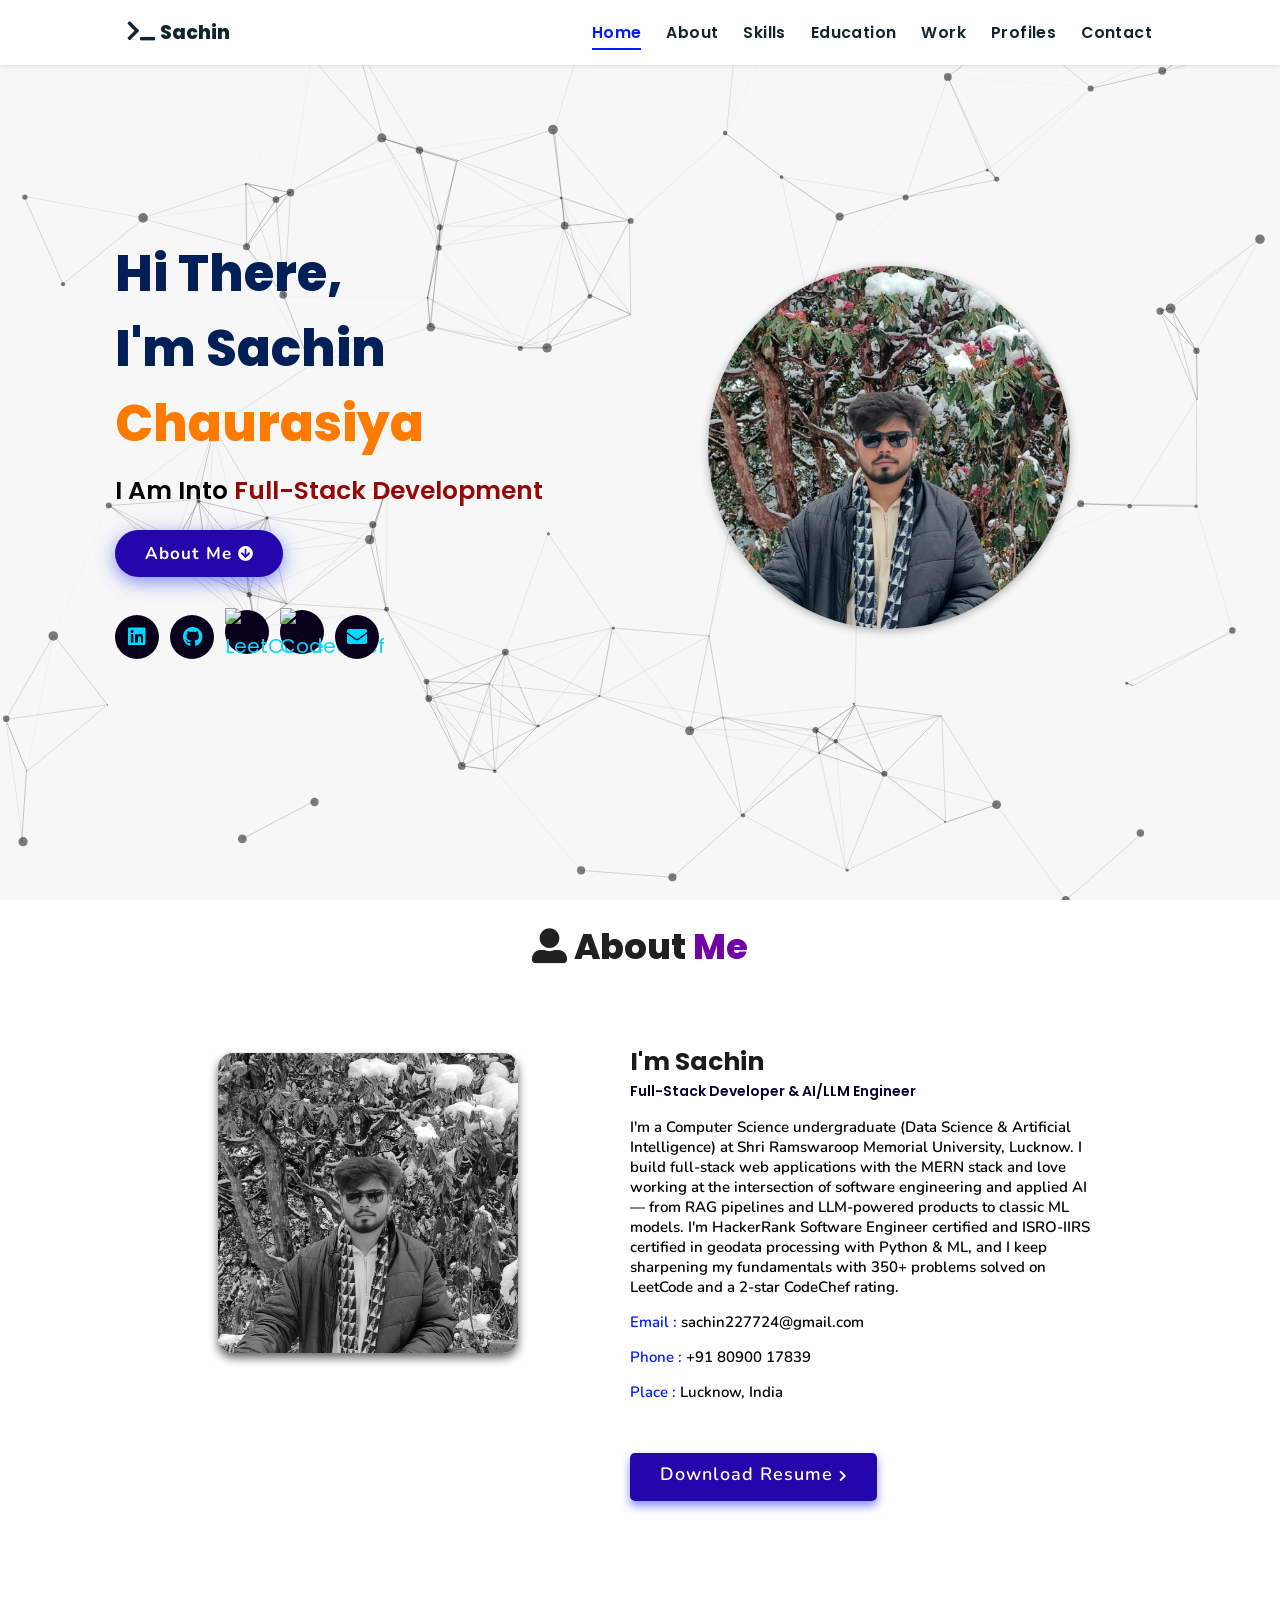
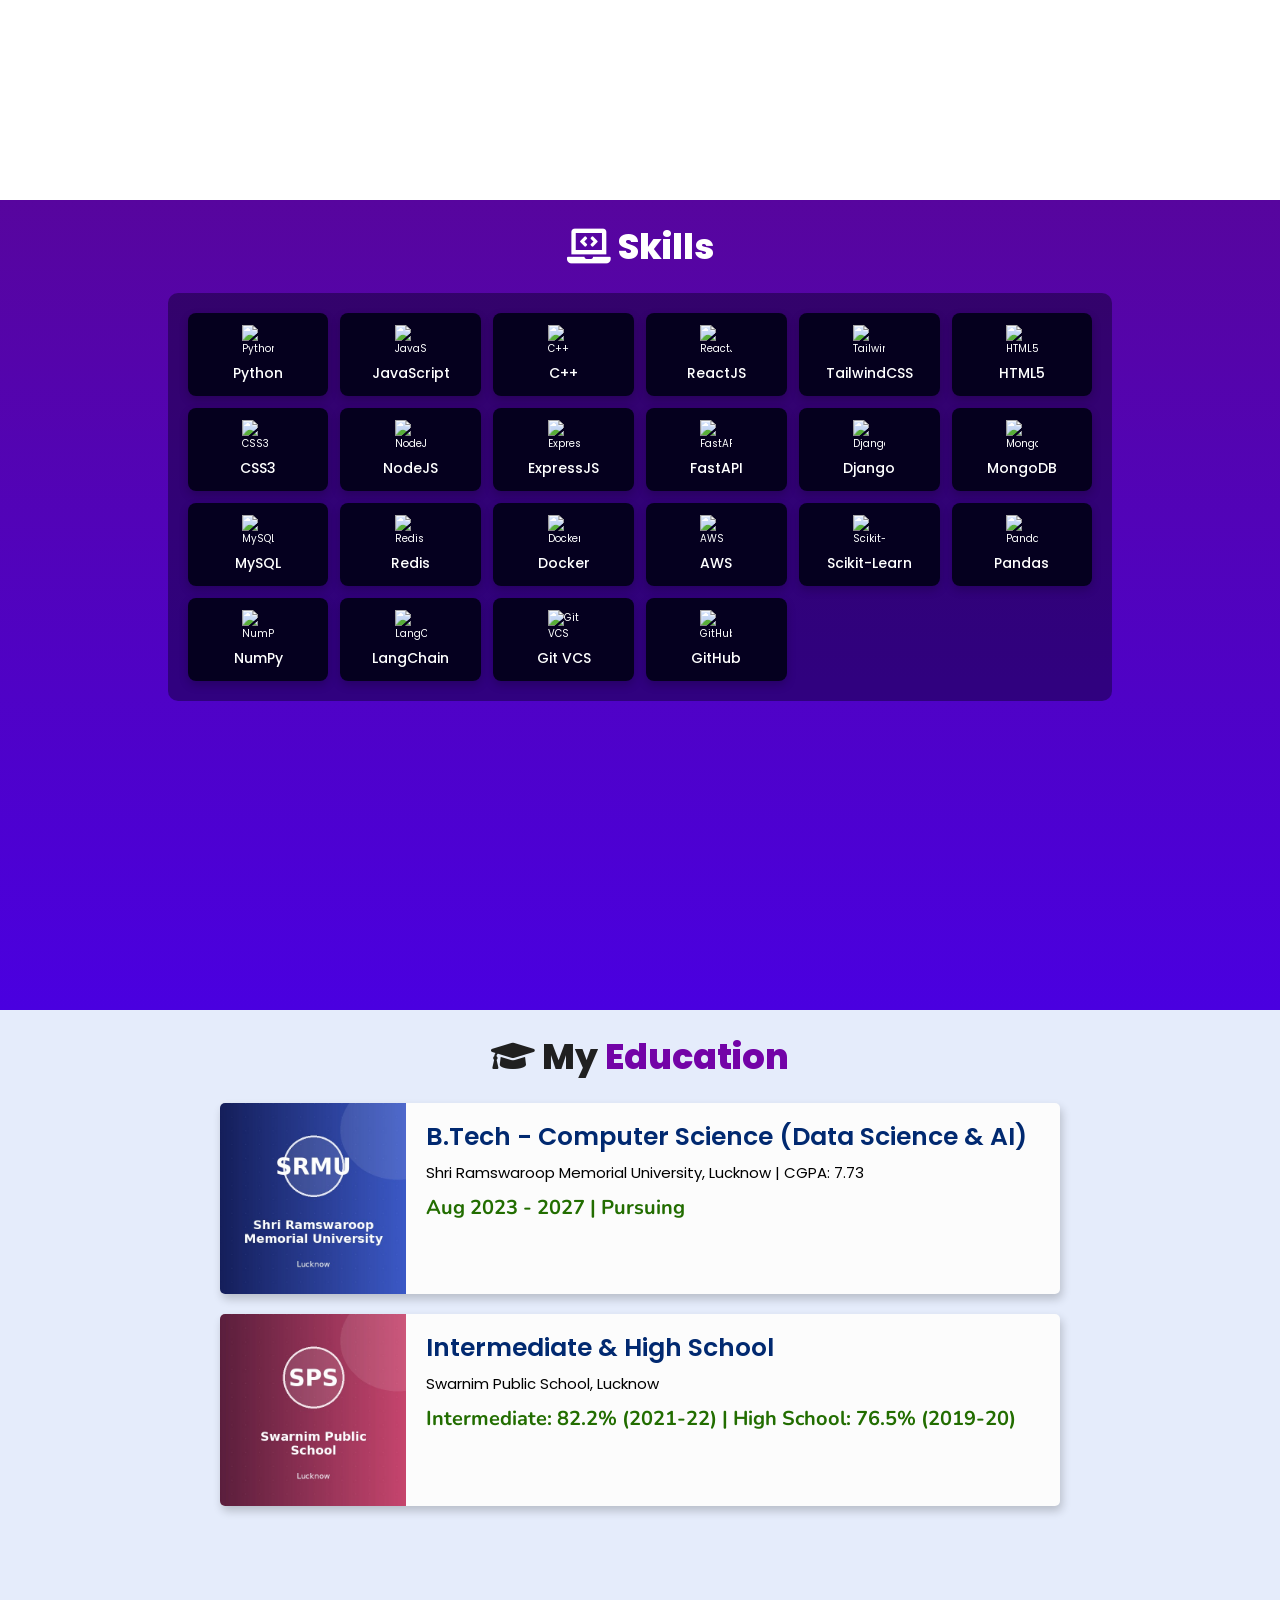
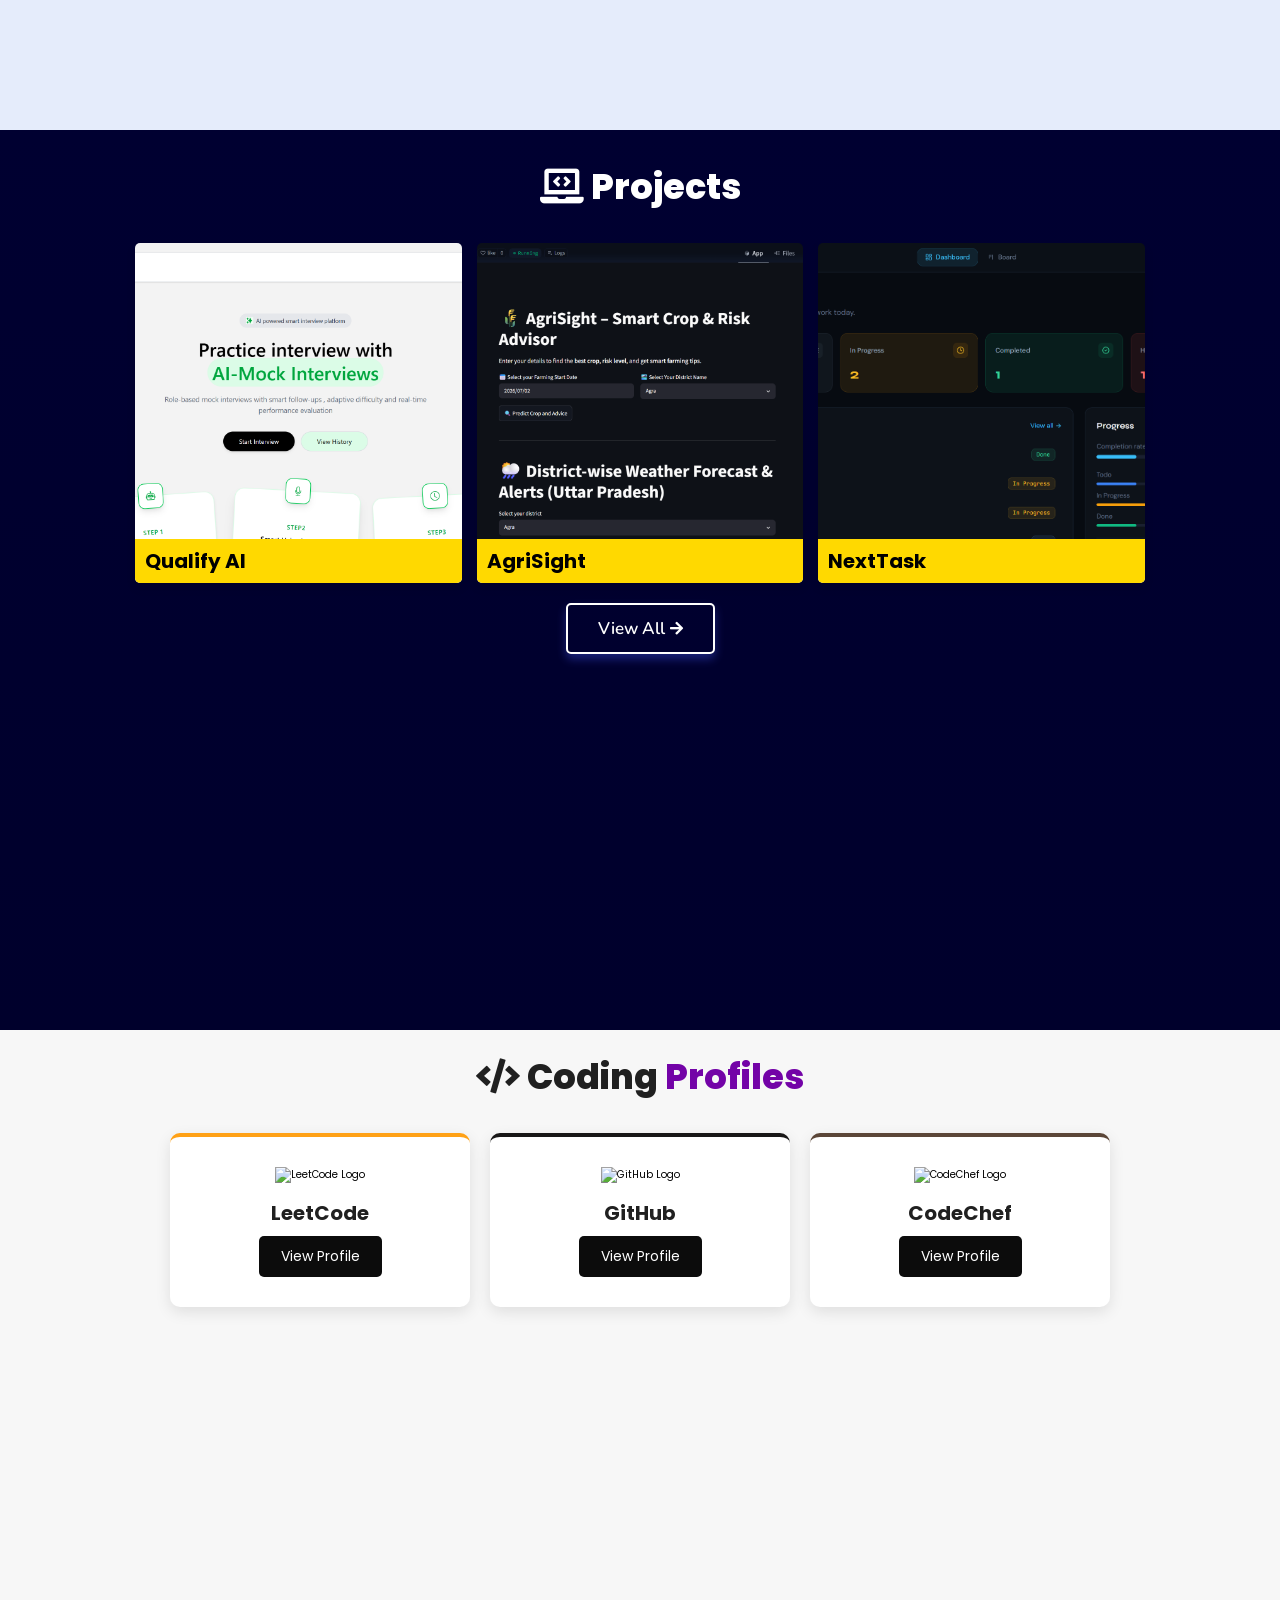
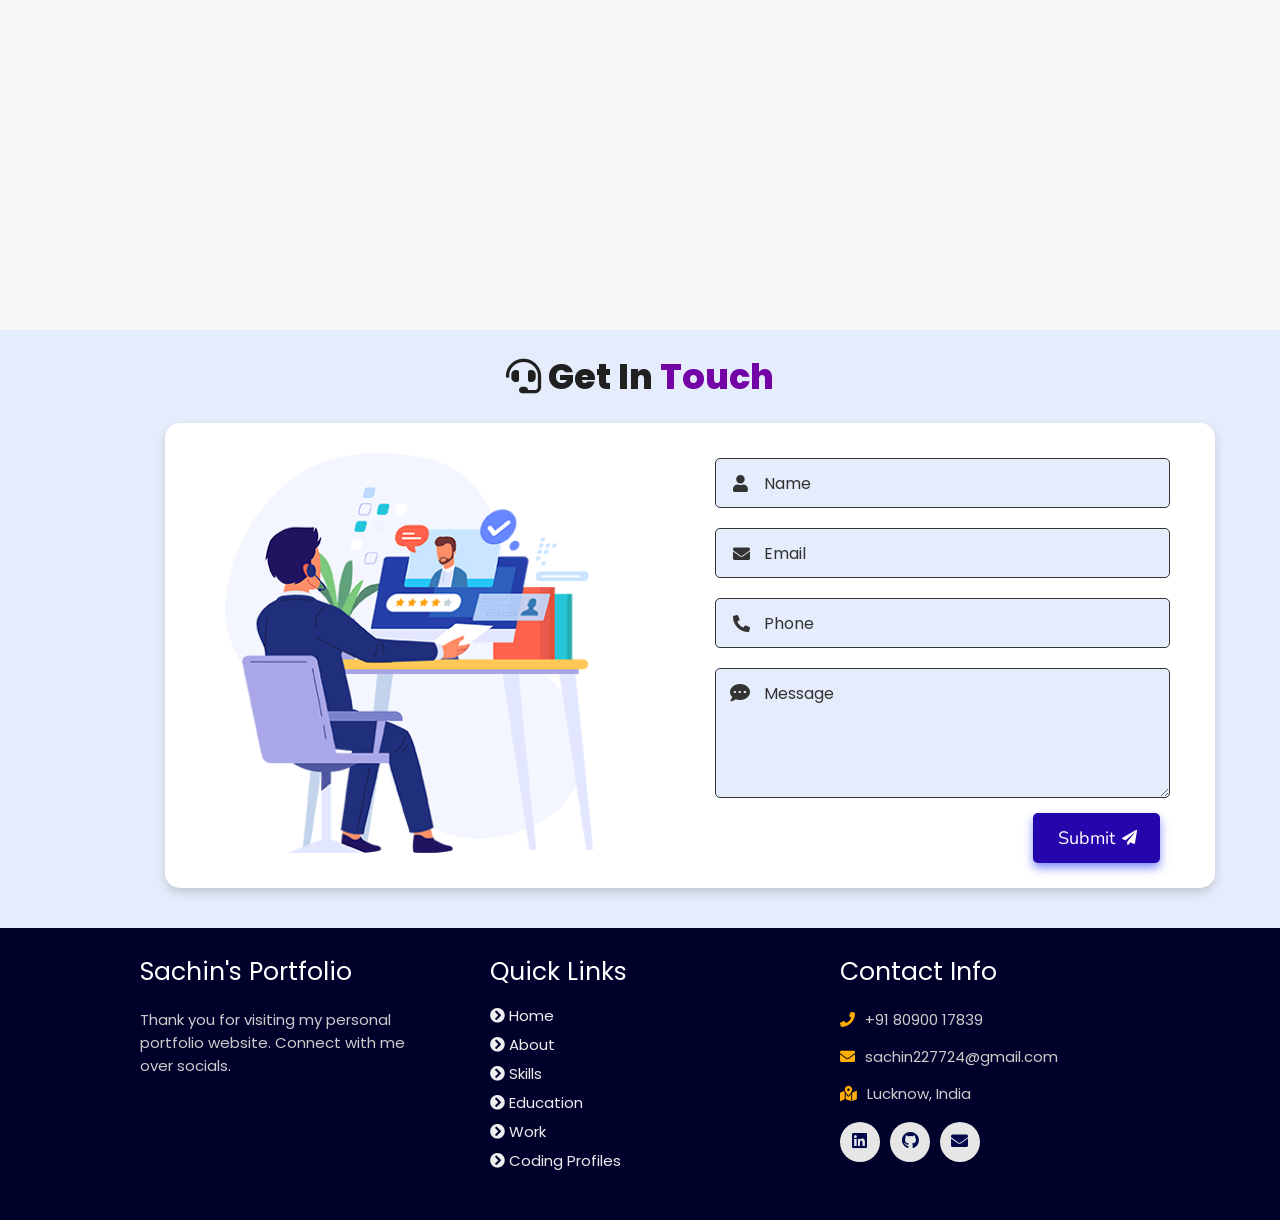
==== commit b5558eba: "Update resume link and modify text content" ====
--- a/index.html
+++ b/index.html
@@ -93,7 +93,7 @@
         </div>
         
         <div class="resumebtn">
-            <a href="./assets/files/Sachin_Chaurasiya_Resume.pdf" target="_blank" class="btn"><span>Resume</span>
+            <a href="./assets/files/Sachin_Chaurasiya_Resume.pdf" target="_blank" class="btn"><span>Download Resume</span>
                 <i class="fas fa-chevron-right"></i>
             </a>
         </div>
@@ -106,7 +106,7 @@
 <!-- skills section starts -->
 <section class="skills" id="skills">
 
-    <h2 class="heading"><i class="fas fa-laptop-code"></i> Skills & <span>Abilities</span></h2>
+    <h2 class="heading"><i class="fas fa-laptop-code"></i> Skills</h2>
 
     <div class="container">
           <div class="row" id="skillsContainer">
@@ -121,7 +121,6 @@
 
   <h1 class="heading"><i class="fas fa-graduation-cap"></i> My <span>Education</span></h1>
 
-    <p class="qoute">Education is not the learning of facts, but the training of the mind to think.</p>
 
     <div class="box-container">
 
@@ -180,21 +179,18 @@
     <div class="box leetcode-box">
       <img src="https://cdn.simpleicons.org/leetcode" alt="LeetCode logo" />
       <h3>LeetCode</h3>
-      <p>350+ problems solved across easy, medium & hard difficulty.</p>
       <a href="https://leetcode.com/u/sachin_chaurasiya07/" target="_blank" rel="noopener" class="btn">View Profile</a>
     </div>
 
     <div class="box github-box">
       <img src="https://cdn.simpleicons.org/github" alt="GitHub logo" />
       <h3>GitHub</h3>
-      <p>18+ repositories, including Qualify AI, AgriSight & NexTask.</p>
       <a href="https://github.com/Sachin-chaurasiya07" target="_blank" rel="noopener" class="btn">View Profile</a>
     </div>
 
     <div class="box codechef-box">
       <img src="https://cdn.simpleicons.org/codechef" alt="CodeChef logo" />
       <h3>CodeChef</h3>
-      <p>2-star rated, competing across multiple rated contests.</p>
       <a href="https://www.codechef.com/users/sachin_0728" target="_blank" rel="noopener" class="btn">View Profile</a>
     </div>
 
@@ -251,7 +247,7 @@
 
       <div class="box">
           <h3>Sachin's Portfolio</h3>
-          <p>Thank you for visiting my personal portfolio website. Connect with me over socials. <br/> <br/> Keep building 🚀</p>
+          <p>Thank you for visiting my personal portfolio website. Connect with me over socials. <br/> <br/> </p>
       </div>
 
       <div class="box">
@@ -278,7 +274,6 @@
       </div>
   </div>
 
-  <h1 class="credit">Designed & built with <i class="fa fa-heart pulse"></i> by <a href="https://github.com/Sachin-chaurasiya07"> Sachin Chaurasiya</a></h1>
 
 </section>
 <!-- footer section ends -->
